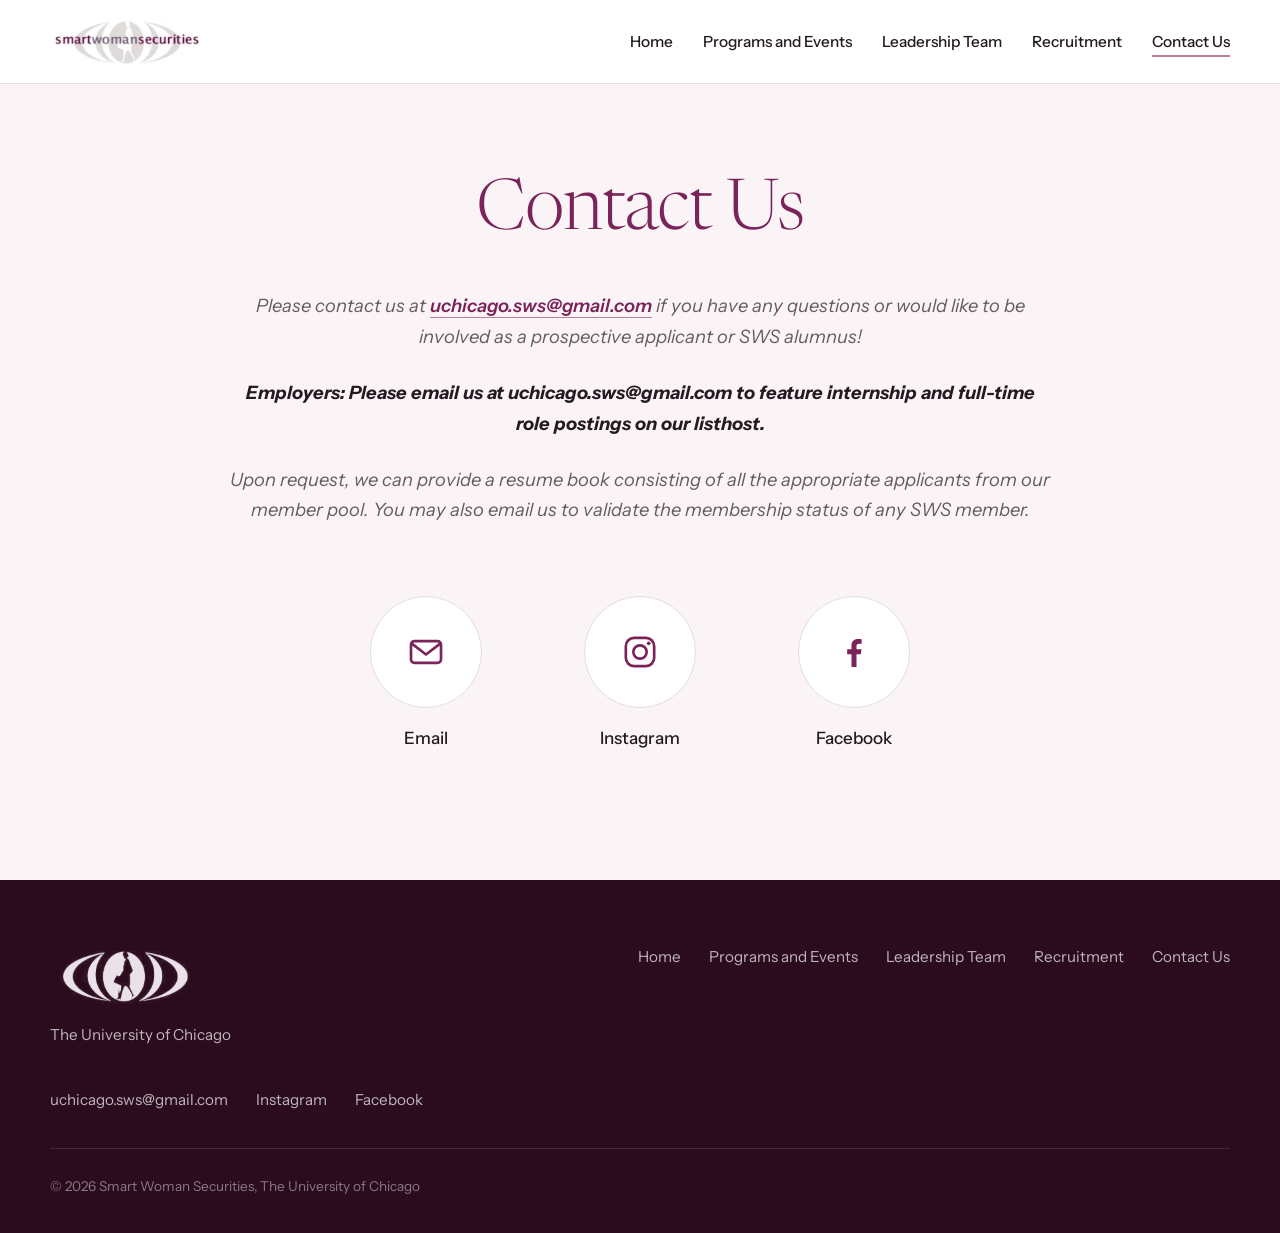
==== contact.html @ b5b9c4e9 "all" ====
<!DOCTYPE html>
<html lang="en">
<head>
<meta charset="utf-8">
<meta name="viewport" content="width=device-width, initial-scale=1">
<title>Contact Us | Smart Woman Securities UChicago</title>
<meta name="description" content="Smart Woman Securities at the University of Chicago">
<link rel="preconnect" href="https://fonts.googleapis.com">
<link rel="preconnect" href="https://fonts.gstatic.com" crossorigin>
<link href="https://fonts.googleapis.com/css2?family=Instrument+Sans:wght@400;500;600&family=Newsreader:ital,opsz,wght@0,6..72,300;0,6..72,400;0,6..72,500;1,6..72,400&display=swap" rel="stylesheet">
<link rel="stylesheet" href="css/style.css">
</head>
<body>
<div class="progress" id="progress"></div>
<header class="nav" id="nav">
  <div class="wrap">
    <a href="index.html" class="logo" aria-label="Smart Woman Securities, home"><img src="images/logo-header.png" alt="Smart Woman Securities"></a>
    <button class="menu-btn" id="menuBtn" aria-label="Menu" aria-expanded="false"><span></span></button>
    <ul id="menu">
      <li><a href="index.html">Home</a></li>
      <li><a href="programs.html">Programs and Events</a></li>
      <li><a href="leadership.html">Leadership Team</a></li>
      <li><a href="recruitment.html">Recruitment</a></li>
      <li><a href="contact.html" aria-current="page">Contact Us</a></li>
    </ul>
  </div>
</header>
<main>

<section class="contact">
  <div class="wrap">
    <h1>Contact Us</h1>
    <div class="c-text">
      <p>Please contact us at <a data-email></a> if you have any questions or would like to be involved as a prospective applicant or SWS alumnus!</p>
      <p><strong>Employers: Please email us at uchicago.sws@gmail.com to feature internship and full-time role postings on our listhost.</strong></p>
      <p>Upon request, we can provide a resume book consisting of all the appropriate applicants from our member pool. You may also email us to validate the membership status of any SWS member.</p>
    </div>
    <div class="socials">
      <a class="social" href="#" data-email data-keep="1"><span class="dot"><svg viewBox="0 0 24 24"><rect x="3" y="5.5" width="18" height="13" rx="2"/><path d="M3.5 7l8.5 6.5L20.5 7"/></svg></span>Email</a>
      <a class="social" href="#" data-instagram><span class="dot"><svg viewBox="0 0 24 24"><rect x="3.5" y="3.5" width="17" height="17" rx="5"/><circle cx="12" cy="12" r="4"/><circle class="f" cx="17.2" cy="6.8" r="1.1"/></svg></span>Instagram</a>
      <a class="social" href="#" data-facebook><span class="dot"><svg viewBox="0 0 24 24"><path class="f" d="M13.5 21v-7.6h2.6l.4-3h-3V8.5c0-.9.3-1.5 1.5-1.5h1.6V4.3c-.3 0-1.2-.1-2.3-.1-2.3 0-3.8 1.4-3.8 3.9v2.3H7.9v3h2.6V21z"/></svg></span>Facebook</a>
    </div>
  </div>
</section>
</main>
<footer>
  <div class="wrap">
    <div class="foot">
      <div>
        <img src="images/logo-mark-light.png" alt="Smart Woman Securities">
        <div>The University of Chicago</div>
      </div>
      <ul>
        <li><a href="index.html">Home</a></li>
        <li><a href="programs.html">Programs and Events</a></li>
        <li><a href="leadership.html">Leadership Team</a></li>
        <li><a href="recruitment.html">Recruitment</a></li>
        <li><a href="contact.html">Contact Us</a></li>
      </ul>
      <ul>
        <li><a data-email></a></li>
        <li><a href="#" data-instagram>Instagram</a></li>
        <li><a href="#" data-facebook>Facebook</a></li>
      </ul>
    </div>
    <div class="fine">&copy; <span id="yr"></span> Smart Woman Securities, The University of Chicago</div>
  </div>
</footer>
<script src="js/main.js"></script>

</body>
</html>
---- css/style.css ----
/* ==========================================================
   DESIGN TOKENS: change colors here to re-skin every page
   ========================================================== */
:root{
  --plum-950:#2A0C1E;
  --plum-900:#3A1129;
  --plum-800:#551A3D;
  --plum-700:#7A2459;   /* matches the SWS national logo plum */
  --rose-500:#C57C9E;   /* muted pink accent */
  --rose-300:#E0B3C8;
  --rose-100:#F4E4EC;
  --blush:#FAF4F7;
  --paper:#FFFFFF;
  --grey:#D9D5D8;
  --ink:#241A21;
  --slate:#675B63;
  --line:#E6DCE2;

  --serif:"Newsreader", Georgia, "Times New Roman", serif;
  --sans:"Instrument Sans", "Helvetica Neue", Arial, sans-serif;
  --wrap:1180px;
  --nav-h:84px;
}
*{box-sizing:border-box;margin:0;padding:0}
html{scroll-behavior:smooth;scroll-padding-top:calc(var(--nav-h) + 12px)}
body{font-family:var(--sans);font-size:17px;line-height:1.65;color:var(--ink);background:var(--paper);-webkit-font-smoothing:antialiased}
img{max-width:100%;display:block}
a{color:inherit;text-decoration:none}
button{font:inherit;color:inherit;background:none;border:0;cursor:pointer}
ul{list-style:none}
:focus-visible{outline:2px solid var(--rose-500);outline-offset:3px;border-radius:2px}
.wrap{width:min(var(--wrap), 100% - 48px);margin-inline:auto}
h1,h2,h3{font-family:var(--serif);font-weight:400;letter-spacing:-0.015em;line-height:1.1}
h2{font-size:clamp(2.1rem,4.2vw,3.2rem)}
h3{font-size:1.6rem}
.sub{font-style:italic;color:var(--slate);font-size:1.15rem;margin-top:16px}

.progress{position:fixed;top:0;left:0;height:3px;width:100%;transform-origin:0 50%;transform:scaleX(0);background:var(--rose-500);z-index:200}

/* ---------- Nav ---------- */
.nav{position:fixed;inset:0 0 auto 0;height:var(--nav-h);z-index:100;background:#fff;border-bottom:1px solid var(--line);transition:height .3s, box-shadow .3s}
.nav.scrolled{height:68px;box-shadow:0 8px 28px -20px rgba(58,17,41,.5)}
.nav .wrap{height:100%;display:flex;align-items:center;justify-content:space-between;gap:24px}
.logo img{height:52px;width:auto;transition:height .3s}
.nav.scrolled .logo img{height:42px}
.nav ul{display:flex;gap:30px;align-items:center}
.nav ul a:not(.join-btn){font-size:.96rem;font-weight:500;padding:6px 0;position:relative;color:var(--ink)}
.nav ul a:not(.join-btn)::after{content:"";position:absolute;left:0;right:0;bottom:0;height:2px;background:var(--rose-500);transform:scaleX(0);transform-origin:left;transition:transform .3s}
.nav ul a:not(.join-btn):hover::after,.nav ul a[aria-current="page"]::after{transform:scaleX(1)}
.join-btn{padding:11px 22px;border-radius:6px;background:var(--plum-700);color:#fff;font-weight:600;font-size:.95rem;transition:background .25s, transform .25s}
.join-btn:hover{background:var(--plum-800);transform:translateY(-1px)}
.menu-btn{display:none;width:44px;height:44px;align-items:center;justify-content:center}
.menu-btn span,.menu-btn span::before,.menu-btn span::after{display:block;width:22px;height:2px;background:var(--plum-800);position:relative;transition:transform .3s, top .3s, background .3s}
.menu-btn span::before,.menu-btn span::after{content:"";position:absolute;left:0}
.menu-btn span::before{top:-7px}.menu-btn span::after{top:7px}
.nav.open .menu-btn span{background:transparent}
.nav.open .menu-btn span::before{top:0;transform:rotate(45deg)}
.nav.open .menu-btn span::after{top:0;transform:rotate(-45deg)}

/* ---------- Photo backgrounds (dark, translucent) ---------- */
.photo{position:relative;overflow:hidden;color:#fff;isolation:isolate}
.photo .bg{position:absolute;inset:-14% 0;background-size:cover;background-position:center;z-index:-2;will-change:transform}
.photo .veil{position:absolute;inset:0;z-index:-1;background:linear-gradient(180deg, rgba(42,12,30,.84), rgba(58,17,41,.78))}
.photo.heavy .veil{background:linear-gradient(180deg, rgba(42,12,30,.9), rgba(42,12,30,.86))}
.photo .bg.soft{filter:blur(3px) saturate(.8)}

/* ---------- Hero ---------- */
.hero{min-height:100svh;display:flex;align-items:center;justify-content:center;text-align:center;padding:calc(var(--nav-h) + 40px) 0 100px}
.hero .veil{background:linear-gradient(180deg, rgba(42,12,30,.62) 0%, rgba(58,17,41,.74) 60%, rgba(42,12,30,.9) 100%)}
.hero h1{font-size:clamp(3rem,8vw,6.6rem);font-weight:300;letter-spacing:-0.03em;line-height:1}
.hero p{margin-top:22px;font-family:var(--serif);font-size:clamp(1.3rem,2.4vw,1.9rem);color:var(--rose-100);font-style:italic}
.hero .enter{opacity:0;transform:translateY(18px);animation:enter 1s cubic-bezier(.2,.7,.2,1) forwards}
.hero .enter:nth-child(2){animation-delay:.25s}
.hero .rule{width:64px;height:2px;background:var(--rose-500);margin:30px auto 0;transform:scaleX(0);animation:grow .9s .7s cubic-bezier(.2,.7,.2,1) forwards}
@keyframes enter{to{opacity:1;transform:none}}
@keyframes grow{to{transform:scaleX(1)}}
.scroll-cue{position:absolute;left:50%;bottom:34px;transform:translateX(-50%);width:1px;height:54px;background:rgba(255,255,255,.25);overflow:hidden}
.scroll-cue::after{content:"";position:absolute;left:0;top:-50%;width:1px;height:50%;background:#fff;animation:cue 2.2s ease-in-out infinite}
@keyframes cue{to{top:100%}}

/* ---------- Generic sections ---------- */
section{padding:clamp(80px,10vw,140px) 0}
.center{text-align:center}
.page-head{padding:calc(var(--nav-h) + 90px) 0 90px;text-align:center}
.page-head h1{font-size:clamp(2.6rem,6vw,4.6rem);font-weight:300;letter-spacing:-0.025em}
.page-head .sub{color:var(--rose-100)}

/* Mission */
.mission{background:var(--blush)}
.mission .grid{display:grid;grid-template-columns:.7fr 1.3fr;gap:clamp(30px,7vw,100px);align-items:start}
.mission h2{color:var(--plum-700);position:sticky;top:calc(var(--nav-h) + 30px)}
.mission p{font-family:var(--serif);font-size:clamp(1.35rem,2.3vw,1.9rem);line-height:1.5;color:var(--ink)}

/* Explore tiles */
.tiles{padding:0}
.tiles .row{display:grid;grid-template-columns:repeat(3,1fr)}
.tile{position:relative;min-height:380px;display:flex;align-items:flex-end;padding:36px;color:#fff;overflow:hidden;isolation:isolate}
.tile .bg{position:absolute;inset:0;background-size:cover;background-position:center;z-index:-2;transition:transform .9s cubic-bezier(.2,.7,.2,1)}
.tile::before{content:"";position:absolute;inset:0;z-index:-1;background:linear-gradient(0deg, rgba(42,12,30,.92), rgba(58,17,41,.66));transition:background .5s}
.tile:hover .bg,.tile:focus-visible .bg{transform:scale(1.08)}
.tile:hover::before,.tile:focus-visible::before{background:linear-gradient(0deg, rgba(42,12,30,.88), rgba(122,36,89,.5))}
.tile h3{font-size:1.9rem;display:flex;align-items:center;gap:14px;width:100%;justify-content:space-between;border-top:1px solid rgba(255,255,255,.3);padding-top:22px}
.tile svg{width:22px;height:22px;fill:none;stroke:currentColor;stroke-width:1.6;flex:none;transition:transform .4s}
.tile:hover svg{transform:translateX(8px)}

/* Alumnae */
.alumnae h2{color:#fff}
.alumnae .sub{color:var(--rose-100)}
.marquee{overflow:hidden;margin-top:56px;-webkit-mask-image:linear-gradient(90deg,transparent,#000 8%,#000 92%,transparent);mask-image:linear-gradient(90deg,transparent,#000 8%,#000 92%,transparent)}
.marquee + .marquee{margin-top:18px}
.m-track{display:flex;gap:18px;width:max-content;animation:scrollL 70s linear infinite}
.marquee.rev .m-track{animation-name:scrollR;animation-duration:80s}
.marquee:hover .m-track{animation-play-state:paused}
@keyframes scrollL{to{transform:translateX(-50%)}}
@keyframes scrollR{from{transform:translateX(-50%)}to{transform:none}}
.logo-tile{flex:none;width:240px;height:104px;display:grid;place-items:center;padding:16px 22px;border:1px solid rgba(255,255,255,.16);border-radius:8px;background:rgba(255,255,255,.05);transition:background .3s, border-color .3s, transform .3s}
.logo-tile:hover{background:rgba(255,255,255,.14);border-color:var(--rose-300);transform:translateY(-4px)}
.logo-tile .wm{font-family:var(--sans);font-weight:600;font-size:1.1rem;letter-spacing:.03em;text-align:center;color:rgba(255,255,255,.88);line-height:1.2;transition:color .3s}
.logo-tile:hover .wm{color:#fff}
.logo-tile img{width:auto;max-width:100%;object-fit:contain;opacity:.88;transition:opacity .3s}
.logo-tile:hover img{opacity:1}

/* Sponsors */
.sponsors .sub{max-width:62ch;margin-inline:auto}
.sp-grid{display:grid;grid-template-columns:repeat(4,1fr);gap:20px;margin-top:56px}
.sp{height:150px;display:grid;place-items:center;padding:22px;border:1px solid var(--line);border-radius:8px;background:#fff;transition:border-color .3s, box-shadow .3s, transform .3s}
.sp:hover{border-color:var(--rose-500);box-shadow:0 20px 36px -24px rgba(122,36,89,.45);transform:translateY(-5px)}
.sp .wm{font-weight:600;font-size:1.2rem;letter-spacing:.02em;color:var(--plum-800);text-align:center;line-height:1.25}
.sp{position:relative}
.sp img{width:auto;max-width:100%;object-fit:contain;transition:opacity .4s}
.sp img.col{position:absolute;left:50%;top:50%;transform:translate(-50%,-50%);opacity:0}
.sp:hover img.col{opacity:1}
.sp:hover img.mono{opacity:0}

/* Typeset logo treatments (all inherit color so the set stays uniform) */
.wm{display:flex;flex-direction:column;align-items:center;justify-content:center;text-align:center;line-height:1.15}
.wm small{display:block;font-family:var(--sans);font-weight:500;font-size:.62rem;letter-spacing:.3em;text-transform:uppercase;margin-top:6px;opacity:.8}
.wm.t-serif{font-family:var(--serif);font-weight:500;font-size:1.12rem;letter-spacing:.16em;text-transform:uppercase}
.wm.t-title{font-family:var(--serif);font-weight:600;font-size:1.45rem;letter-spacing:-.01em;text-transform:none}
.wm.t-bold{font-family:var(--sans);font-weight:700;font-size:1.1rem;letter-spacing:.02em}
.wm.t-caps{font-family:var(--sans);font-weight:700;font-size:1rem;letter-spacing:.14em;text-transform:uppercase}
.wm.t-light{font-family:var(--sans);font-weight:400;font-size:.98rem;letter-spacing:.3em;text-transform:uppercase}
.wm.t-big{font-family:var(--sans);font-weight:700;font-size:2.1rem;letter-spacing:-.03em;text-transform:lowercase}
.wm.t-script{font-family:var(--serif);font-style:italic;font-weight:400;font-size:1.7rem;letter-spacing:-.01em}
.wm.t-wide{font-family:var(--serif);font-weight:400;font-size:1.3rem;letter-spacing:.42em;text-transform:uppercase;padding-left:.42em}

/* ---------- Programs: journey timeline ---------- */
.journey{background:var(--blush);padding:60px 0 70px}
.journey .head{margin-bottom:30px;display:flex;justify-content:space-between;align-items:flex-end;gap:24px;flex-wrap:wrap}
.arrows{display:flex;gap:10px}
.arrow{width:50px;height:50px;border-radius:50%;border:1px solid var(--plum-700);color:var(--plum-700);display:grid;place-items:center;transition:background .25s,color .25s,opacity .25s}
.arrow:hover{background:var(--plum-700);color:#fff}
.arrow[disabled]{opacity:.3;pointer-events:none}
.arrow svg{width:18px;height:18px;fill:none;stroke:currentColor;stroke-width:1.8}
.track{display:flex;gap:26px;overflow-x:auto;scroll-snap-type:x mandatory;padding:0 max(24px, calc((100vw - var(--wrap))/2)) 30px;scroll-padding-inline:max(24px, calc((100vw - var(--wrap))/2));scrollbar-width:none;cursor:grab}
.track::-webkit-scrollbar{display:none}
.track.dragging{cursor:grabbing;scroll-snap-type:none}
.step{flex:0 0 min(470px,86vw);scroll-snap-align:start;display:flex;flex-direction:column}
.step .marker{position:relative;height:28px;margin-bottom:18px}
.step .marker::before{content:"";position:absolute;left:0;right:-26px;top:50%;height:2px;background:var(--rose-300)}
.step:last-child .marker::before{right:0}
.step .marker i{position:absolute;left:0;top:50%;transform:translateY(-50%);width:16px;height:16px;border-radius:50%;background:var(--plum-700);box-shadow:0 0 0 6px var(--rose-100);transition:box-shadow .4s, background .4s}
.step:hover .marker i{background:var(--rose-500);box-shadow:0 0 0 10px var(--rose-300)}
.step article{flex:1;background:#fff;border-radius:8px;padding:36px 34px;border:1px solid var(--line);transition:transform .4s, box-shadow .4s, border-color .4s}
.step:hover article{transform:translateY(-6px);box-shadow:0 26px 44px -28px rgba(122,36,89,.5);border-color:var(--rose-300)}
.step h3{color:var(--plum-700);margin-bottom:16px}
.step p{color:var(--slate);font-size:1rem;line-height:1.7}
.track-bar{width:min(var(--wrap),100% - 48px);margin:10px auto 0;height:2px;background:var(--line);position:relative}
.track-bar i{position:absolute;top:0;height:100%;background:var(--rose-500)}

/* Events */
.events .cols{display:grid;grid-template-columns:repeat(3,1fr);gap:26px;margin-top:60px}
.ev{padding:36px 32px;border-radius:8px;border:1px solid var(--line);background:#fff;transition:transform .4s, border-color .4s, box-shadow .4s;position:relative;overflow:hidden}
.ev::before{content:"";position:absolute;left:0;top:0;height:3px;width:100%;background:var(--rose-500);transform:scaleX(0);transform-origin:left;transition:transform .5s}
.ev:hover{transform:translateY(-6px);border-color:var(--rose-300);box-shadow:0 26px 44px -28px rgba(122,36,89,.4)}
.ev:hover::before{transform:scaleX(1)}
.ev h3{color:var(--plum-700);font-size:1.5rem;margin-bottom:16px}
.ev p{color:var(--slate);font-size:1rem;line-height:1.7}
.ev ol{margin:14px 0 0 1.1em;color:var(--slate);font-size:1rem;line-height:1.7}
.ev ol li{margin-bottom:8px}
.visits{margin:22px 0 22px;position:relative;padding-left:26px}
.visits::before{content:"";position:absolute;left:5px;top:6px;bottom:6px;width:2px;background:var(--line)}
.visits .fill{position:absolute;left:5px;top:6px;width:2px;height:0;background:var(--rose-500);transition:height .15s linear}
.visits li{position:relative;padding:7px 0;color:var(--ink);font-weight:500;font-size:1rem;display:flex;justify-content:space-between;gap:12px}
.visits li::before{content:"";position:absolute;left:-26px;top:50%;transform:translateY(-50%);width:12px;height:12px;border-radius:50%;background:#fff;border:2px solid var(--rose-300);transition:background .3s,border-color .3s}
.visits li.on::before{background:var(--plum-700);border-color:var(--plum-700)}
.visits li span{color:var(--slate);font-weight:400}

/* ---------- Leadership ---------- */
.board-grid{display:grid;grid-template-columns:repeat(4,1fr);gap:26px}
.member{position:relative;aspect-ratio:3/4;border-radius:8px;overflow:hidden;background:var(--plum-900);cursor:pointer}
.member .ph{position:absolute;inset:0;display:grid;place-items:center;background:linear-gradient(160deg, var(--plum-700), var(--plum-950));transition:transform .7s cubic-bezier(.2,.7,.2,1)}
.member .ph img{width:100%;height:100%;object-fit:cover}
.member .mono{font-family:var(--serif);font-size:4rem;font-weight:300;color:var(--rose-300)}
.member:hover .ph,.member:focus-visible .ph,.member.open .ph{transform:scale(1.06)}
.member .label{position:absolute;left:0;right:0;bottom:0;padding:70px 20px 20px;background:linear-gradient(0deg, rgba(42,12,30,.92), transparent);color:#fff;transition:opacity .3s}
.member .label b{display:block;font-family:var(--serif);font-weight:400;font-size:1.35rem;line-height:1.2}
.member .label span{font-size:.92rem;color:var(--rose-300)}
.member .bio{position:absolute;inset:0;padding:26px 22px;background:rgba(58,17,41,.96);color:#fff;display:flex;flex-direction:column;justify-content:flex-end;gap:8px;transform:translateY(101%);transition:transform .5s cubic-bezier(.2,.7,.2,1)}
.member:hover .bio,.member:focus-visible .bio,.member.open .bio{transform:none}
.member:hover .label,.member:focus-visible .label,.member.open .label{opacity:0}
.member .bio b{font-family:var(--serif);font-weight:400;font-size:1.35rem}
.member .bio .role{color:var(--rose-300);font-size:.95rem}
.member .bio p{font-size:.93rem;line-height:1.5;color:rgba(255,255,255,.85)}
.member .bio a{font-size:.9rem;font-weight:500;color:var(--rose-300);border-bottom:1px solid currentColor;align-self:flex-start}

/* ---------- Recruitment ---------- */
.recruit{min-height:100svh;display:flex;align-items:center;text-align:center;padding:calc(var(--nav-h) + 40px) 0 80px}
.recruit .mark{width:min(420px,78vw);margin:0 auto 34px;opacity:.95}
.recruit h1{font-size:clamp(2.4rem,5.5vw,4rem);font-weight:300}
.recruit .lines{margin-top:24px;font-style:italic;font-size:1.15rem;color:var(--rose-100);display:grid;gap:8px}
.recruit .lines a{border-bottom:1px solid var(--rose-300)}
.recruit .join-btn{display:inline-block;margin-top:38px;background:var(--rose-500)}
.recruit .join-btn:hover{background:#b46a8c}

/* ---------- Contact ---------- */
.contact{background:var(--blush);min-height:80svh;padding-top:calc(var(--nav-h) + 90px)}
.contact h1{color:var(--plum-700);font-size:clamp(2.6rem,6vw,4.4rem);font-weight:300;text-align:center}
.c-text{max-width:820px;margin:40px auto 0;text-align:center;display:grid;gap:26px;font-style:italic;font-size:1.15rem;color:var(--slate)}
.c-text a{color:var(--plum-700);font-weight:600;border-bottom:1px solid var(--rose-500)}
.c-text strong{color:var(--ink)}
.socials{display:flex;justify-content:center;gap:clamp(30px,8vw,110px);margin-top:70px;flex-wrap:wrap}
.social{display:grid;justify-items:center;gap:16px;font-weight:500}
.social .dot{width:112px;height:112px;border-radius:50%;background:#fff;border:1px solid var(--line);display:grid;place-items:center;color:var(--plum-700);transition:background .35s, color .35s, transform .35s, box-shadow .35s}
.social:hover .dot{background:var(--plum-700);color:#fff;transform:translateY(-6px);box-shadow:0 22px 38px -22px rgba(122,36,89,.7)}
.social svg{width:40px;height:40px;fill:none;stroke:currentColor;stroke-width:1.6;stroke-linecap:round;stroke-linejoin:round}
.social svg .f{fill:currentColor;stroke:none}

/* ---------- Footer ---------- */
footer{background:var(--plum-950);color:rgba(255,255,255,.7);padding:64px 0 36px;font-size:.95rem}
.foot{display:flex;justify-content:space-between;gap:40px;flex-wrap:wrap;padding-bottom:36px;border-bottom:1px solid rgba(255,255,255,.12)}
.foot img{height:64px;width:auto;margin-bottom:14px}
.foot ul{display:flex;gap:28px;flex-wrap:wrap;align-items:flex-start}
.foot a:hover{color:var(--rose-300)}
.fine{padding-top:26px;font-size:.85rem;color:rgba(255,255,255,.45)}

/* ---------- Responsive ---------- */
@media (max-width:1000px){
  .mission .grid{grid-template-columns:1fr}
  .mission h2{position:static}
  .tiles .row{grid-template-columns:1fr}
  .tile{min-height:240px}
  .sp-grid{grid-template-columns:repeat(2,1fr)}
  .events .cols{grid-template-columns:1fr}
  .board-grid{grid-template-columns:repeat(2,1fr)}
}
@media (max-width:860px){
  .menu-btn{display:flex}
  .nav ul{position:fixed;inset:var(--nav-h) 0 auto 0;flex-direction:column;align-items:flex-start;gap:0;padding:8px 24px 28px;background:#fff;border-bottom:1px solid var(--line);transform:translateY(-130%);visibility:hidden;transition:transform .45s cubic-bezier(.2,.7,.2,1)}
  .nav.open ul{transform:none;visibility:visible}
  .nav ul li{width:100%;border-bottom:1px solid var(--line)}
  .nav ul a:not(.join-btn){display:block;padding:16px 0}
  .nav ul a:not(.join-btn)::after{display:none}
  .nav ul a[aria-current="page"]{color:var(--plum-700);font-weight:600}
  .nav ul .join-btn{display:inline-block;margin-top:18px}
}
@media (max-width:480px){
  .board-grid{gap:14px}
  .member .bio p{display:none}
  .logo-tile{width:190px}
}
@media (prefers-reduced-motion:reduce){
  html{scroll-behavior:auto}
  *,*::before,*::after{animation-duration:.01ms !important;animation-iteration-count:1 !important;transition-duration:.01ms !important}
  .hero .enter{opacity:1;transform:none}.hero .rule{transform:none}
  .m-track{animation:none}
}
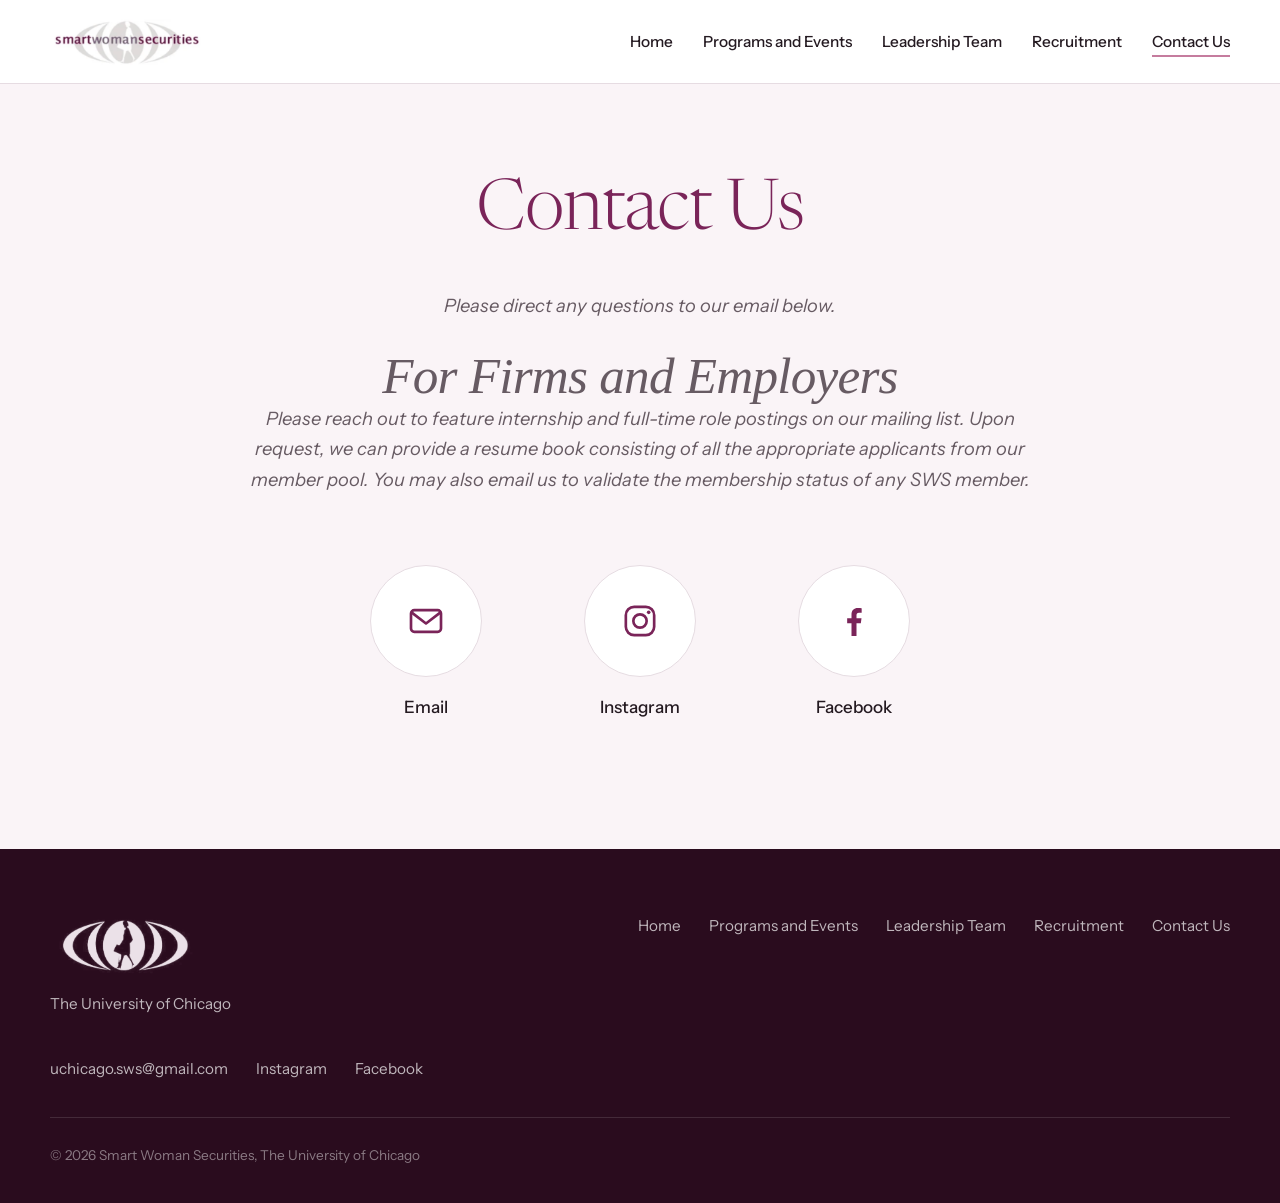
==== commit deb7d9d2: "Add files via upload" ====
--- a/contact.html
+++ b/contact.html
@@ -31,9 +31,11 @@
   <div class="wrap">
     <h1>Contact Us</h1>
     <div class="c-text">
-      <p>Please contact us at <a data-email></a> if you have any questions or would like to be involved as a prospective applicant or SWS alumnus!</p>
-      <p><strong>Employers: Please email us at uchicago.sws@gmail.com to feature internship and full-time role postings on our listhost.</strong></p>
-      <p>Upon request, we can provide a resume book consisting of all the appropriate applicants from our member pool. You may also email us to validate the membership status of any SWS member.</p>
+      <p>Please direct any questions to our email below.</p>
+      <div class="c-firms">
+        <h2>For Firms and Employers</h2>
+        <p>Please reach out to feature internship and full-time role postings on our mailing list. Upon request, we can provide a resume book consisting of all the appropriate applicants from our member pool. You may also email us to validate the membership status of any SWS member.</p>
+      </div>
     </div>
     <div class="socials">
       <a class="social" href="#" data-email data-keep="1"><span class="dot"><svg viewBox="0 0 24 24"><rect x="3" y="5.5" width="18" height="13" rx="2"/><path d="M3.5 7l8.5 6.5L20.5 7"/></svg></span>Email</a>
